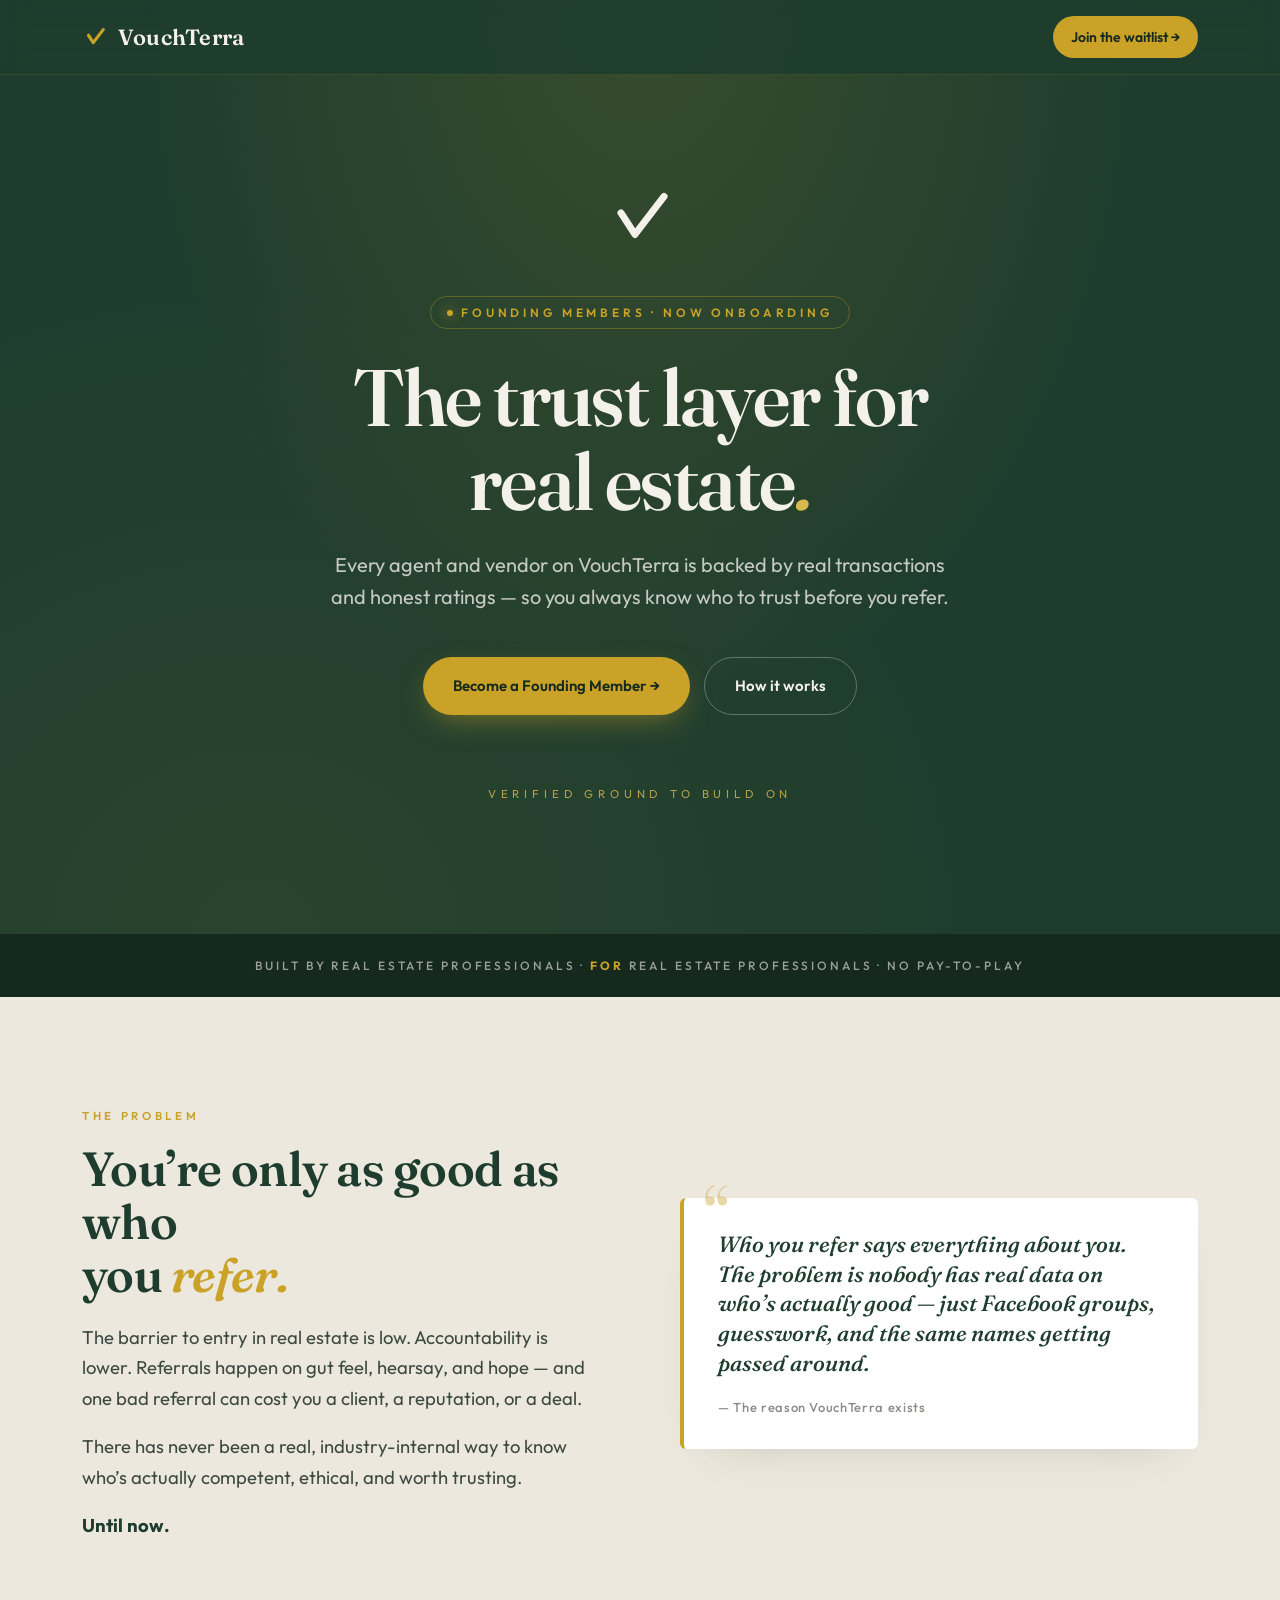
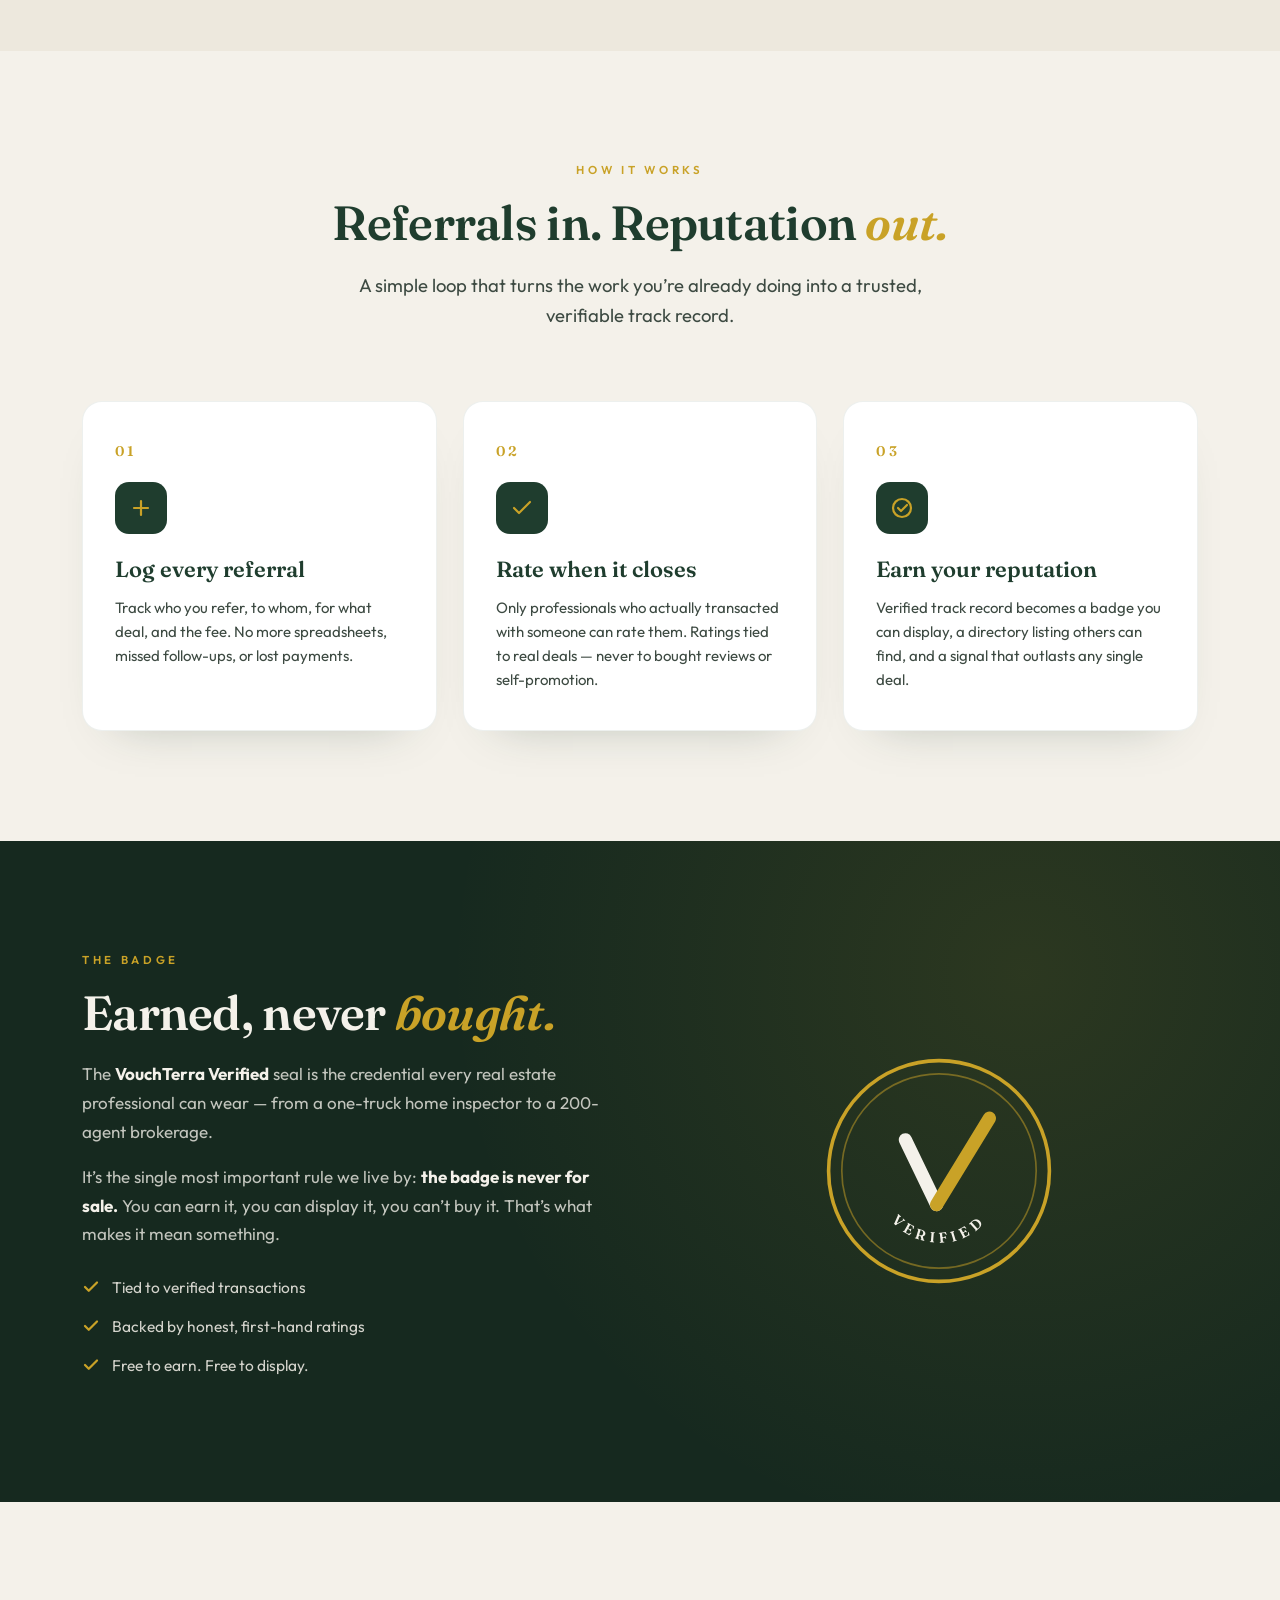
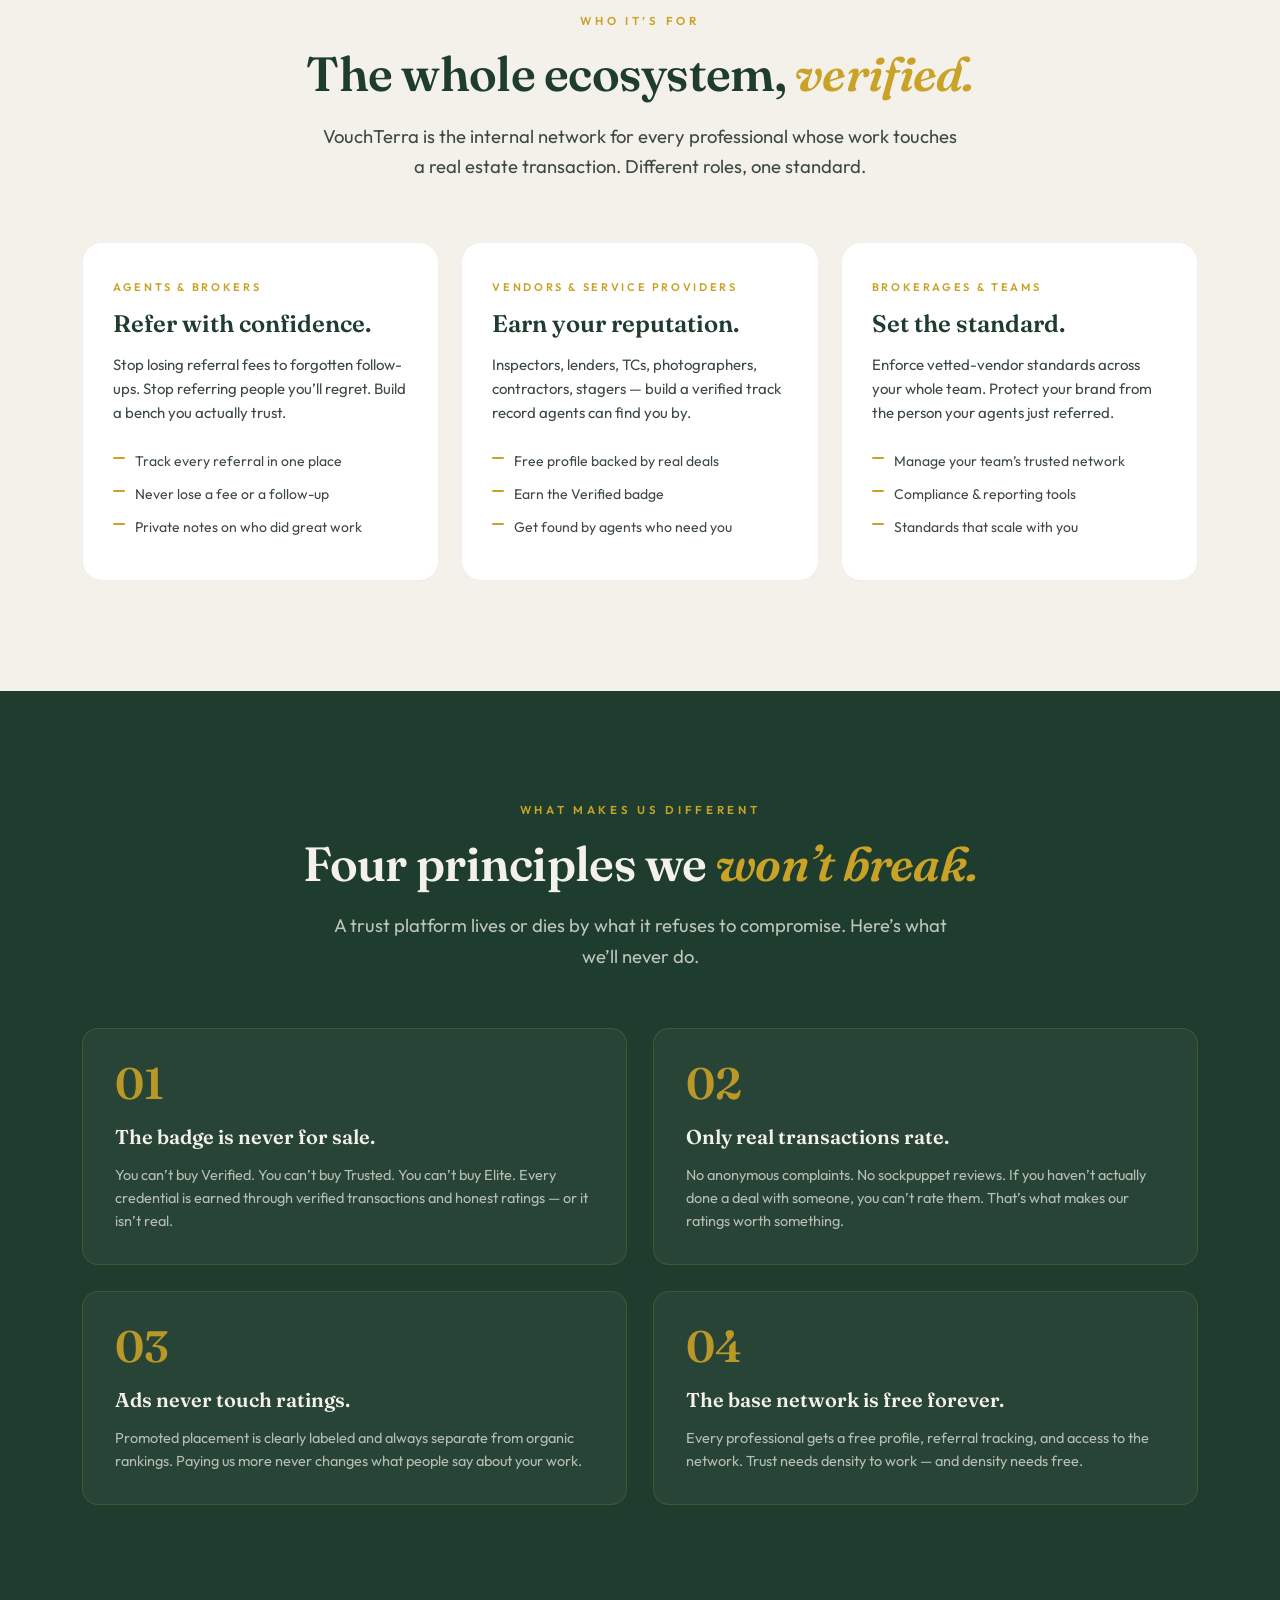
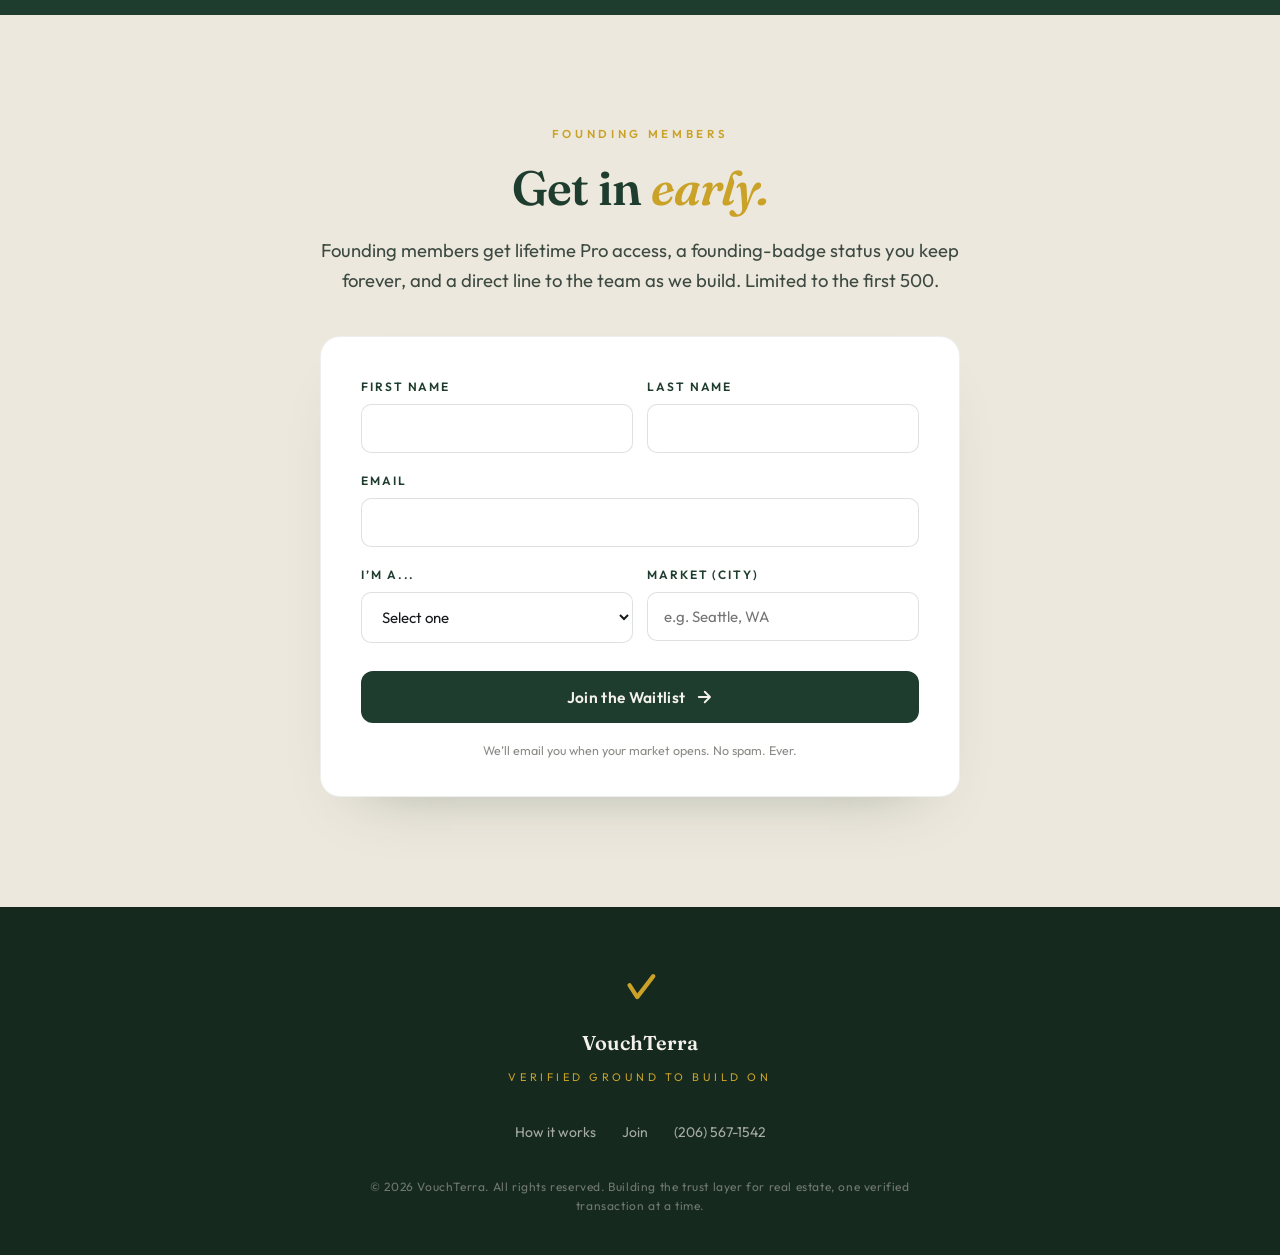
==== index (2).html @ 0caa5e8b "Add files via upload" ====
<!DOCTYPE html>
<html lang="en">
<head>
<meta charset="UTF-8">
<meta name="viewport" content="width=device-width, initial-scale=1.0">
<title>VouchTerra — Verified ground to build on</title>
<meta name="description" content="The trust layer for real estate. Every agent and vendor on VouchTerra is backed by real transactions and honest ratings — so you always know who to trust before you refer.">
<meta property="og:title" content="VouchTerra — Verified ground to build on">
<meta property="og:description" content="The trust layer for real estate. Verified professionals, honest ratings, no pay-to-play.">
<meta property="og:type" content="website">
<link rel="preconnect" href="https://fonts.googleapis.com">
<link rel="preconnect" href="https://fonts.gstatic.com" crossorigin>
<link href="https://fonts.googleapis.com/css2?family=Fraunces:opsz,wght@9..144,500;9..144,600;9..144,700&family=Outfit:wght@300;400;500;600;700&display=swap" rel="stylesheet">
<link rel="icon" type="image/svg+xml" href="data:image/svg+xml,%3Csvg xmlns='http://www.w3.org/2000/svg' viewBox='0 0 120 120'%3E%3Crect width='120' height='120' rx='24' fill='%231F3D2E'/%3E%3Cpath d='M30 52 L52 86 L98 26' stroke='%23C9A227' stroke-width='15' stroke-linecap='round' stroke-linejoin='round' fill='none'/%3E%3C/svg%3E">
<style>
  :root{
    --pine:#1F3D2E; --pine-deep:#16291F; --pine-mid:#274a38;
    --gold:#C9A227; --gold-soft:#D9B94E; --gold-dim:#8a6f12;
    --bone:#F4F1EA; --bone-warm:#EDE8DD;
    --stone:#8A8D87; --stone-light:#B8B8B0;
    --ink:#16191C; --ink-soft:#3d4a42;
  }
  *{margin:0;padding:0;box-sizing:border-box}
  html{scroll-behavior:smooth;}
  body{
    font-family:'Outfit',sans-serif;
    background:var(--bone);
    color:var(--ink);
    line-height:1.6;
    -webkit-font-smoothing:antialiased;
    overflow-x:hidden;
  }
  .serif{font-family:'Fraunces',serif;}
  .wrap{max-width:1180px;margin:0 auto;padding:0 32px;}
  @media(max-width:640px){.wrap{padding:0 22px;}}

  /* ============ NAV ============ */
  nav{
    position:fixed;top:0;left:0;right:0;z-index:100;
    background:rgba(31,61,46,.92);
    backdrop-filter:blur(12px);
    -webkit-backdrop-filter:blur(12px);
    border-bottom:1px solid rgba(201,162,39,.15);
  }
  .nav-inner{display:flex;align-items:center;justify-content:space-between;padding:16px 32px;max-width:1180px;margin:0 auto;}
  @media(max-width:640px){.nav-inner{padding:14px 22px;}}
  .brand{display:flex;align-items:center;gap:10px;text-decoration:none;}
  .brand-mark{display:flex;align-items:center;justify-content:center;}
  .brand-text{font-family:'Fraunces',serif;font-weight:600;font-size:22px;color:var(--bone);letter-spacing:.01em;}
  .brand-text .cap{color:var(--bone);}
  .nav-cta{
    display:inline-flex;align-items:center;gap:8px;
    background:var(--gold);color:var(--pine-deep);
    padding:10px 18px;border-radius:30px;
    font-weight:600;font-size:14px;text-decoration:none;
    transition:transform .15s,background .15s;
  }
  .nav-cta:hover{background:var(--gold-soft);transform:translateY(-1px);}

  /* ============ HERO ============ */
  .hero{
    background:var(--pine);color:var(--bone);
    padding:180px 32px 130px;position:relative;overflow:hidden;text-align:center;
  }
  .hero::before{
    content:"";position:absolute;inset:0;
    background:
      radial-gradient(ellipse at 50% 0%, rgba(201,162,39,.15), transparent 55%),
      radial-gradient(ellipse at 20% 100%, rgba(201,162,39,.06), transparent 50%);
    pointer-events:none;
  }
  .hero-inner{position:relative;z-index:1;max-width:900px;margin:0 auto;}
  .eyebrow{
    display:inline-flex;align-items:center;gap:8px;
    text-transform:uppercase;letter-spacing:.32em;font-size:12px;
    color:var(--gold);font-weight:600;margin-bottom:26px;
    padding:6px 16px;border:1px solid rgba(201,162,39,.35);border-radius:30px;
  }
  .eyebrow-dot{width:6px;height:6px;background:var(--gold);border-radius:50%;box-shadow:0 0 12px var(--gold);}
  h1.hero-title{
    font-family:'Fraunces',serif;
    font-weight:600;
    font-size:clamp(40px,7vw,80px);
    line-height:1.05;
    letter-spacing:-.02em;
    margin-bottom:26px;
  }
  h1.hero-title .accent{color:var(--gold-soft);font-style:italic;}
  .hero-sub{
    font-size:clamp(16px,2.2vw,20px);
    color:rgba(244,241,234,.78);
    max-width:640px;margin:0 auto 44px;
    line-height:1.6;
  }
  .cta-row{display:flex;gap:14px;justify-content:center;flex-wrap:wrap;margin-bottom:70px;}
  .btn{
    display:inline-flex;align-items:center;gap:10px;
    padding:16px 30px;border-radius:32px;
    font-weight:600;font-size:15px;text-decoration:none;
    transition:transform .15s, background .15s, box-shadow .15s;
    border:none;cursor:pointer;font-family:inherit;
  }
  .btn-primary{background:var(--gold);color:var(--pine-deep);box-shadow:0 10px 30px -10px rgba(201,162,39,.6);}
  .btn-primary:hover{background:var(--gold-soft);transform:translateY(-2px);box-shadow:0 14px 32px -10px rgba(201,162,39,.7);}
  .btn-ghost{background:transparent;color:var(--bone);border:1px solid rgba(244,241,234,.3);}
  .btn-ghost:hover{background:rgba(244,241,234,.08);border-color:rgba(244,241,234,.5);}

  /* hero mark */
  .hero-mark-large{margin:0 auto 40px;display:flex;justify-content:center;}
  .hero-tagline{
    font-size:11.5px;letter-spacing:.42em;text-transform:uppercase;
    color:var(--gold-soft);opacity:.8;
    margin-top:26px;
  }

  /* ============ SOCIAL PROOF BAR ============ */
  .proof-bar{
    background:var(--pine-deep);color:rgba(244,241,234,.6);
    padding:22px 32px;text-align:center;
    font-size:12px;letter-spacing:.24em;text-transform:uppercase;font-weight:500;
  }
  .proof-bar strong{color:var(--gold);letter-spacing:.24em;}

  /* ============ SECTIONS ============ */
  section{padding:110px 0;}
  @media(max-width:640px){section{padding:80px 0;}}
  .section-eyebrow{
    text-transform:uppercase;letter-spacing:.32em;font-size:11.5px;
    color:var(--gold);font-weight:600;margin-bottom:18px;
  }
  h2{
    font-family:'Fraunces',serif;font-weight:600;
    font-size:clamp(30px,4.8vw,48px);
    color:var(--pine);line-height:1.1;letter-spacing:-.015em;
    margin-bottom:20px;
  }
  h2 .accent{color:var(--gold);font-style:italic;}
  .lead{
    color:var(--ink-soft);font-size:clamp(16px,1.8vw,18.5px);
    max-width:640px;line-height:1.65;
  }

  /* ============ PROBLEM SECTION ============ */
  .problem{background:var(--bone-warm);}
  .problem-inner{display:grid;grid-template-columns:1fr 1fr;gap:80px;align-items:center;}
  @media(max-width:900px){.problem-inner{grid-template-columns:1fr;gap:50px;}}
  .problem-quote{
    background:#fff;border-left:4px solid var(--gold);
    padding:32px 34px;border-radius:6px;
    box-shadow:0 22px 44px -32px rgba(31,61,46,.25);
    position:relative;
  }
  .problem-quote::before{
    content:"“";position:absolute;top:-20px;left:20px;
    font-family:'Fraunces',serif;font-size:80px;color:var(--gold);opacity:.4;line-height:1;
  }
  .problem-quote p{font-family:'Fraunces',serif;font-size:22px;color:var(--pine);line-height:1.35;font-style:italic;font-weight:500;}
  .problem-quote .attr{margin-top:18px;font-size:13px;color:var(--stone);letter-spacing:.05em;font-style:normal;font-family:'Outfit',sans-serif;font-weight:500;}

  /* ============ HOW IT WORKS ============ */
  .how{background:var(--bone);}
  .how-header{text-align:center;max-width:700px;margin:0 auto 70px;}
  .how-header .lead{margin:0 auto;}
  .steps{display:grid;grid-template-columns:repeat(3,1fr);gap:26px;}
  @media(max-width:820px){.steps{grid-template-columns:1fr;}}
  .step{
    background:#fff;border-radius:20px;padding:38px 32px;
    border:1px solid rgba(31,61,46,.08);
    box-shadow:0 24px 48px -36px rgba(31,61,46,.35);
    transition:transform .2s;
  }
  .step:hover{transform:translateY(-4px);}
  .step-num{
    font-family:'Fraunces',serif;font-size:14px;font-weight:600;
    color:var(--gold);letter-spacing:.24em;margin-bottom:20px;
  }
  .step-icon{width:52px;height:52px;background:var(--pine);border-radius:14px;display:flex;align-items:center;justify-content:center;margin-bottom:22px;}
  .step h3{font-family:'Fraunces',serif;font-size:22px;color:var(--pine);font-weight:600;margin-bottom:12px;line-height:1.25;}
  .step p{font-size:15px;color:var(--ink-soft);line-height:1.6;}

  /* ============ VERIFIED BADGE SECTION ============ */
  .verified{background:var(--pine-deep);color:var(--bone);position:relative;overflow:hidden;}
  .verified::before{
    content:"";position:absolute;inset:0;
    background:radial-gradient(circle at 80% 20%, rgba(201,162,39,.12), transparent 50%);
    pointer-events:none;
  }
  .verified-inner{display:grid;grid-template-columns:1fr 1fr;gap:80px;align-items:center;position:relative;z-index:1;}
  @media(max-width:900px){.verified-inner{grid-template-columns:1fr;gap:50px;text-align:center;}.verified-inner .seal-wrap{order:-1;}}
  .verified h2{color:var(--bone);}
  .verified h2 .accent{color:var(--gold);}
  .verified .section-eyebrow{color:var(--gold);}
  .verified p{color:rgba(244,241,234,.78);font-size:17px;line-height:1.7;margin-bottom:16px;}
  .verified p strong{color:var(--bone);}
  .verified-features{list-style:none;margin-top:26px;}
  .verified-features li{display:flex;align-items:flex-start;gap:12px;margin-bottom:14px;color:rgba(244,241,234,.85);font-size:15.5px;}
  .verified-features li svg{flex-shrink:0;margin-top:3px;}
  .seal-wrap{display:flex;justify-content:center;}

  /* ============ FOR WHOM ============ */
  .for-whom{background:var(--bone);}
  .who-grid{display:grid;grid-template-columns:repeat(3,1fr);gap:22px;margin-top:60px;}
  @media(max-width:900px){.who-grid{grid-template-columns:1fr;}}
  .who{
    background:#fff;border-radius:20px;padding:36px 30px;
    border:1px solid rgba(31,61,46,.08);position:relative;overflow:hidden;
    transition:transform .2s, box-shadow .2s;
  }
  .who:hover{transform:translateY(-3px);box-shadow:0 30px 50px -30px rgba(31,61,46,.3);}
  .who-tag{font-size:11px;letter-spacing:.24em;text-transform:uppercase;color:var(--gold);font-weight:600;margin-bottom:14px;}
  .who h3{font-family:'Fraunces',serif;font-size:24px;color:var(--pine);font-weight:600;margin-bottom:14px;line-height:1.2;}
  .who p{color:var(--ink-soft);font-size:15px;line-height:1.6;margin-bottom:20px;}
  .who ul{list-style:none;}
  .who ul li{font-size:14px;color:var(--ink-soft);padding:6px 0;padding-left:22px;position:relative;line-height:1.5;}
  .who ul li::before{
    content:"";position:absolute;left:0;top:12px;
    width:12px;height:2px;background:var(--gold);border-radius:2px;
  }

  /* ============ PRINCIPLES ============ */
  .principles{background:var(--pine);color:var(--bone);}
  .principles h2{color:var(--bone);}
  .principles h2 .accent{color:var(--gold);}
  .principles .section-eyebrow{color:var(--gold);}
  .principles .lead{color:rgba(244,241,234,.75);}
  .principle-grid{display:grid;grid-template-columns:repeat(2,1fr);gap:26px;margin-top:56px;}
  @media(max-width:820px){.principle-grid{grid-template-columns:1fr;}}
  .principle{
    background:rgba(244,241,234,.04);border:1px solid rgba(201,162,39,.18);
    border-radius:16px;padding:32px;
    transition:border-color .2s;
  }
  .principle:hover{border-color:rgba(201,162,39,.4);}
  .principle-num{font-family:'Fraunces',serif;font-size:44px;color:var(--gold);font-weight:600;line-height:1;margin-bottom:16px;opacity:.9;}
  .principle h3{font-family:'Fraunces',serif;font-size:20px;color:var(--bone);margin-bottom:10px;font-weight:600;}
  .principle p{color:rgba(244,241,234,.7);font-size:14.5px;line-height:1.6;}

  /* ============ WAITLIST ============ */
  .waitlist{background:var(--bone-warm);text-align:center;}
  .waitlist-inner{max-width:640px;margin:0 auto;}
  .waitlist .lead{margin:0 auto 40px;}
  .form-card{
    background:#fff;padding:40px 40px 36px;border-radius:20px;
    box-shadow:0 30px 60px -40px rgba(31,61,46,.35);
    border:1px solid rgba(31,61,46,.08);
  }
  @media(max-width:640px){.form-card{padding:32px 24px 28px;}}
  .field{display:flex;flex-direction:column;text-align:left;margin-bottom:18px;}
  .field label{font-size:12px;letter-spacing:.16em;text-transform:uppercase;color:var(--pine);font-weight:600;margin-bottom:8px;}
  .field input, .field select{
    padding:14px 16px;border:1.5px solid rgba(31,61,46,.15);border-radius:10px;
    font-family:inherit;font-size:15px;color:var(--ink);background:#fff;
    transition:border-color .15s;
  }
  .field input:focus, .field select:focus{outline:none;border-color:var(--gold);}
  .field-row{display:grid;grid-template-columns:1fr 1fr;gap:14px;}
  @media(max-width:520px){.field-row{grid-template-columns:1fr;}}
  .submit-btn{
    width:100%;background:var(--pine);color:var(--bone);
    padding:16px 24px;border:none;border-radius:12px;
    font-family:inherit;font-weight:600;font-size:15.5px;letter-spacing:.02em;
    cursor:pointer;transition:background .15s,transform .15s;
    display:inline-flex;align-items:center;justify-content:center;gap:10px;
    margin-top:10px;
  }
  .submit-btn:hover{background:var(--pine-deep);transform:translateY(-1px);}
  .fine-print{font-size:12.5px;color:var(--stone);margin-top:18px;line-height:1.5;}
  .success-msg{
    display:none;padding:24px;background:rgba(201,162,39,.1);
    border:1px solid var(--gold);border-radius:12px;color:var(--pine);
    font-size:15px;line-height:1.5;
  }
  .success-msg strong{color:var(--gold-dim);}

  /* ============ FOOTER ============ */
  footer{background:var(--pine-deep);color:rgba(244,241,234,.6);padding:60px 32px 40px;text-align:center;}
  .footer-mark{margin-bottom:18px;display:flex;justify-content:center;}
  .footer-brand{font-family:'Fraunces',serif;font-weight:600;font-size:20px;color:var(--bone);margin-bottom:10px;}
  .footer-tag{font-size:11px;letter-spacing:.32em;text-transform:uppercase;color:var(--gold);margin-bottom:34px;}
  .footer-links{display:flex;gap:26px;justify-content:center;flex-wrap:wrap;margin-bottom:34px;font-size:14px;}
  .footer-links a{color:rgba(244,241,234,.65);text-decoration:none;transition:color .15s;}
  .footer-links a:hover{color:var(--gold);}
  .footer-fine{font-size:12px;color:rgba(244,241,234,.4);letter-spacing:.05em;max-width:560px;margin:0 auto;line-height:1.6;}

  /* mobile nav simplification */
  @media(max-width:520px){.nav-cta{padding:8px 14px;font-size:13px;}.brand-text{font-size:19px;}}
</style>
</head>
<body>

  <!-- ============ NAV ============ -->
  <nav>
    <div class="nav-inner">
      <a href="#" class="brand">
        <span class="brand-mark">
          <svg width="26" height="26" viewBox="0 0 120 120" fill="none"><path d="M30 52 L52 86 L98 26" stroke="#C9A227" stroke-width="15" stroke-linecap="round" stroke-linejoin="round"/></svg>
        </span>
        <span class="brand-text">Vouch<span class="cap">T</span>erra</span>
      </a>
      <a href="#waitlist" class="nav-cta">Join the waitlist →</a>
    </div>
  </nav>

  <!-- ============ HERO ============ -->
  <div class="hero">
    <div class="hero-inner">
      <div class="hero-mark-large">
        <svg width="76" height="76" viewBox="0 0 120 120" fill="none">
          <path d="M30 52 L52 86 L98 26" stroke="#F4F1EA" stroke-width="11" stroke-linecap="round" stroke-linejoin="round"/>
        </svg>
      </div>
      <div class="eyebrow"><span class="eyebrow-dot"></span> Founding Members · Now Onboarding</div>
      <h1 class="hero-title">The trust layer for<br>real estate<span class="accent">.</span></h1>
      <p class="hero-sub">Every agent and vendor on VouchTerra is backed by real transactions and honest ratings — so you always know who to trust before you refer.</p>
      <div class="cta-row">
        <a href="#waitlist" class="btn btn-primary">Become a Founding Member →</a>
        <a href="#how" class="btn btn-ghost">How it works</a>
      </div>
      <div class="hero-tagline">Verified ground to build on</div>
    </div>
  </div>

  <!-- ============ PROOF BAR ============ -->
  <div class="proof-bar">
    Built by real estate professionals · <strong>For</strong> real estate professionals · No pay-to-play
  </div>

  <!-- ============ PROBLEM ============ -->
  <section class="problem">
    <div class="wrap">
      <div class="problem-inner">
        <div>
          <div class="section-eyebrow">The Problem</div>
          <h2>You&#8217;re only as good as who<br>you <span class="accent">refer.</span></h2>
          <p class="lead">The barrier to entry in real estate is low. Accountability is lower. Referrals happen on gut feel, hearsay, and hope — and one bad referral can cost you a client, a reputation, or a deal.</p>
          <p class="lead" style="margin-top:18px;">There has never been a real, industry-internal way to know who&#8217;s actually competent, ethical, and worth trusting.</p>
          <p class="lead" style="margin-top:18px;"><strong style="color:var(--pine);">Until now.</strong></p>
        </div>
        <div>
          <div class="problem-quote">
            <p>Who you refer says everything about you. The problem is nobody has real data on who&#8217;s actually good — just Facebook groups, guesswork, and the same names getting passed around.</p>
            <div class="attr">— The reason VouchTerra exists</div>
          </div>
        </div>
      </div>
    </div>
  </section>

  <!-- ============ HOW IT WORKS ============ -->
  <section class="how" id="how">
    <div class="wrap">
      <div class="how-header">
        <div class="section-eyebrow">How It Works</div>
        <h2>Referrals in. Reputation <span class="accent">out.</span></h2>
        <p class="lead">A simple loop that turns the work you&#8217;re already doing into a trusted, verifiable track record.</p>
      </div>

      <div class="steps">
        <div class="step">
          <div class="step-num">01</div>
          <div class="step-icon">
            <svg width="24" height="24" viewBox="0 0 24 24" fill="none" stroke="#C9A227" stroke-width="2.2" stroke-linecap="round" stroke-linejoin="round"><path d="M12 5v14M5 12h14"/></svg>
          </div>
          <h3>Log every referral</h3>
          <p>Track who you refer, to whom, for what deal, and the fee. No more spreadsheets, missed follow-ups, or lost payments.</p>
        </div>
        <div class="step">
          <div class="step-num">02</div>
          <div class="step-icon">
            <svg width="24" height="24" viewBox="0 0 24 24" fill="none" stroke="#C9A227" stroke-width="2.2" stroke-linecap="round" stroke-linejoin="round"><path d="M20 6L9 17l-5-5"/></svg>
          </div>
          <h3>Rate when it closes</h3>
          <p>Only professionals who actually transacted with someone can rate them. Ratings tied to real deals — never to bought reviews or self-promotion.</p>
        </div>
        <div class="step">
          <div class="step-num">03</div>
          <div class="step-icon">
            <svg width="24" height="24" viewBox="0 0 24 24" fill="none" stroke="#C9A227" stroke-width="2.2" stroke-linecap="round" stroke-linejoin="round"><circle cx="12" cy="12" r="9"/><path d="M8 12l3 3 6-6"/></svg>
          </div>
          <h3>Earn your reputation</h3>
          <p>Verified track record becomes a badge you can display, a directory listing others can find, and a signal that outlasts any single deal.</p>
        </div>
      </div>
    </div>
  </section>

  <!-- ============ VERIFIED BADGE ============ -->
  <section class="verified">
    <div class="wrap">
      <div class="verified-inner">
        <div>
          <div class="section-eyebrow">The Badge</div>
          <h2>Earned, never <span class="accent">bought.</span></h2>
          <p>The <strong>VouchTerra Verified</strong> seal is the credential every real estate professional can wear — from a one-truck home inspector to a 200-agent brokerage.</p>
          <p>It&#8217;s the single most important rule we live by: <strong>the badge is never for sale.</strong> You can earn it, you can display it, you can&#8217;t buy it. That&#8217;s what makes it mean something.</p>
          <ul class="verified-features">
            <li><svg width="18" height="18" viewBox="0 0 24 24" fill="none" stroke="#C9A227" stroke-width="3" stroke-linecap="round" stroke-linejoin="round"><path d="M20 6L9 17l-5-5"/></svg>Tied to verified transactions</li>
            <li><svg width="18" height="18" viewBox="0 0 24 24" fill="none" stroke="#C9A227" stroke-width="3" stroke-linecap="round" stroke-linejoin="round"><path d="M20 6L9 17l-5-5"/></svg>Backed by honest, first-hand ratings</li>
            <li><svg width="18" height="18" viewBox="0 0 24 24" fill="none" stroke="#C9A227" stroke-width="3" stroke-linecap="round" stroke-linejoin="round"><path d="M20 6L9 17l-5-5"/></svg>Free to earn. Free to display.</li>
          </ul>
        </div>
        <div class="seal-wrap">
          <svg width="240" height="240" viewBox="0 0 200 200" fill="none">
            <circle cx="100" cy="100" r="92" stroke="#C9A227" stroke-width="3"/>
            <circle cx="100" cy="100" r="81" stroke="#C9A227" stroke-width="1.4" opacity="0.5"/>
            <path d="M72 74 L98 128" stroke="#F4F1EA" stroke-width="11" stroke-linecap="round"/>
            <path d="M98 128 L142 56" stroke="#C9A227" stroke-width="11" stroke-linecap="round"/>
            <path id="botArc" d="M48 108 A52 52 0 0 0 152 108" fill="none"/>
            <text fill="#F4F1EA" font-family="Fraunces, serif" font-size="12" letter-spacing="3.5" font-weight="600">
              <textPath href="#botArc" startOffset="50%" text-anchor="middle">VERIFIED</textPath>
            </text>
          </svg>
        </div>
      </div>
    </div>
  </section>

  <!-- ============ FOR WHOM ============ -->
  <section class="for-whom">
    <div class="wrap">
      <div style="text-align:center;max-width:700px;margin:0 auto;">
        <div class="section-eyebrow">Who It&#8217;s For</div>
        <h2>The whole ecosystem, <span class="accent">verified.</span></h2>
        <p class="lead" style="margin:0 auto;">VouchTerra is the internal network for every professional whose work touches a real estate transaction. Different roles, one standard.</p>
      </div>

      <div class="who-grid">
        <div class="who">
          <div class="who-tag">Agents &amp; Brokers</div>
          <h3>Refer with confidence.</h3>
          <p>Stop losing referral fees to forgotten follow-ups. Stop referring people you&#8217;ll regret. Build a bench you actually trust.</p>
          <ul>
            <li>Track every referral in one place</li>
            <li>Never lose a fee or a follow-up</li>
            <li>Private notes on who did great work</li>
          </ul>
        </div>
        <div class="who">
          <div class="who-tag">Vendors &amp; Service Providers</div>
          <h3>Earn your reputation.</h3>
          <p>Inspectors, lenders, TCs, photographers, contractors, stagers — build a verified track record agents can find you by.</p>
          <ul>
            <li>Free profile backed by real deals</li>
            <li>Earn the Verified badge</li>
            <li>Get found by agents who need you</li>
          </ul>
        </div>
        <div class="who">
          <div class="who-tag">Brokerages &amp; Teams</div>
          <h3>Set the standard.</h3>
          <p>Enforce vetted-vendor standards across your whole team. Protect your brand from the person your agents just referred.</p>
          <ul>
            <li>Manage your team&#8217;s trusted network</li>
            <li>Compliance &amp; reporting tools</li>
            <li>Standards that scale with you</li>
          </ul>
        </div>
      </div>
    </div>
  </section>

  <!-- ============ PRINCIPLES ============ -->
  <section class="principles">
    <div class="wrap">
      <div style="text-align:center;max-width:700px;margin:0 auto;">
        <div class="section-eyebrow">What Makes Us Different</div>
        <h2>Four principles we <span class="accent">won&#8217;t break.</span></h2>
        <p class="lead" style="margin:0 auto;">A trust platform lives or dies by what it refuses to compromise. Here&#8217;s what we&#8217;ll never do.</p>
      </div>

      <div class="principle-grid">
        <div class="principle">
          <div class="principle-num">01</div>
          <h3>The badge is never for sale.</h3>
          <p>You can&#8217;t buy Verified. You can&#8217;t buy Trusted. You can&#8217;t buy Elite. Every credential is earned through verified transactions and honest ratings — or it isn&#8217;t real.</p>
        </div>
        <div class="principle">
          <div class="principle-num">02</div>
          <h3>Only real transactions rate.</h3>
          <p>No anonymous complaints. No sockpuppet reviews. If you haven&#8217;t actually done a deal with someone, you can&#8217;t rate them. That&#8217;s what makes our ratings worth something.</p>
        </div>
        <div class="principle">
          <div class="principle-num">03</div>
          <h3>Ads never touch ratings.</h3>
          <p>Promoted placement is clearly labeled and always separate from organic rankings. Paying us more never changes what people say about your work.</p>
        </div>
        <div class="principle">
          <div class="principle-num">04</div>
          <h3>The base network is free forever.</h3>
          <p>Every professional gets a free profile, referral tracking, and access to the network. Trust needs density to work — and density needs free.</p>
        </div>
      </div>
    </div>
  </section>

  <!-- ============ WAITLIST ============ -->
  <section class="waitlist" id="waitlist">
    <div class="wrap">
      <div class="waitlist-inner">
        <div class="section-eyebrow">Founding Members</div>
        <h2>Get in <span class="accent">early.</span></h2>
        <p class="lead">Founding members get lifetime Pro access, a founding-badge status you keep forever, and a direct line to the team as we build. Limited to the first 500.</p>

        <div class="form-card">
          <!--
            ============================================
            REPLACE THIS FORM ACTION WITH YOUR FORMSPREE URL
            1. Go to formspree.io and sign up (free tier is fine)
            2. Create a new form, copy your endpoint URL
            3. Replace "YOUR_FORMSPREE_ID" below with your form ID
            ============================================
          -->
          <form id="waitlist-form" action="https://formspree.io/f/YOUR_FORMSPREE_ID" method="POST">
            <div class="field-row">
              <div class="field">
                <label for="fname">First Name</label>
                <input type="text" id="fname" name="First Name" required>
              </div>
              <div class="field">
                <label for="lname">Last Name</label>
                <input type="text" id="lname" name="Last Name" required>
              </div>
            </div>
            <div class="field">
              <label for="email">Email</label>
              <input type="email" id="email" name="Email" required>
            </div>
            <div class="field-row">
              <div class="field">
                <label for="role">I&#8217;m a...</label>
                <select id="role" name="Role" required>
                  <option value="">Select one</option>
                  <option>Real Estate Agent / Broker</option>
                  <option>Brokerage / Team Leader</option>
                  <option>Lender</option>
                  <option>Title / Escrow</option>
                  <option>Home Inspector</option>
                  <option>Transaction Coordinator</option>
                  <option>Photographer / Videographer</option>
                  <option>Contractor / Remodeler</option>
                  <option>Property Manager</option>
                  <option>Stager / Designer</option>
                  <option>Other Vendor</option>
                  <option>Consumer / Curious</option>
                </select>
              </div>
              <div class="field">
                <label for="market">Market (City)</label>
                <input type="text" id="market" name="Market" placeholder="e.g. Seattle, WA" required>
              </div>
            </div>
            <button type="submit" class="submit-btn">
              Join the Waitlist
              <svg width="18" height="18" viewBox="0 0 24 24" fill="none" stroke="currentColor" stroke-width="2.5" stroke-linecap="round" stroke-linejoin="round"><path d="M5 12h14M13 5l7 7-7 7"/></svg>
            </button>
            <p class="fine-print">We&#8217;ll email you when your market opens. No spam. Ever.</p>
          </form>

          <div class="success-msg" id="success-msg">
            <strong>You&#8217;re in.</strong><br>
            We&#8217;ll be in touch when VouchTerra opens in your market. Welcome to the founding class.
          </div>
        </div>
      </div>
    </div>
  </section>

  <!-- ============ FOOTER ============ -->
  <footer>
    <div class="footer-mark">
      <svg width="42" height="42" viewBox="0 0 120 120" fill="none">
        <path d="M30 52 L52 86 L98 26" stroke="#C9A227" stroke-width="12" stroke-linecap="round" stroke-linejoin="round"/>
      </svg>
    </div>
    <div class="footer-brand">VouchTerra</div>
    <div class="footer-tag">Verified ground to build on</div>
    <div class="footer-links">
      <a href="#how">How it works</a>
      <a href="#waitlist">Join</a>
      <a href="tel:+12065671542">(206) 567-1542</a>
    </div>
    <p class="footer-fine">© <span id="year"></span> VouchTerra. All rights reserved. Building the trust layer for real estate, one verified transaction at a time.</p>
  </footer>

  <script>
    // Auto-update year
    document.getElementById('year').textContent = new Date().getFullYear();

    // Handle form submission with AJAX to show success message without page reload
    const form = document.getElementById('waitlist-form');
    const successMsg = document.getElementById('success-msg');

    form.addEventListener('submit', async function(e) {
      e.preventDefault();
      const formData = new FormData(form);
      const action = form.getAttribute('action');

      // If Formspree endpoint hasn't been configured yet, just show success (for local preview)
      if (action.includes('YOUR_FORMSPREE_ID')) {
        form.style.display = 'none';
        successMsg.style.display = 'block';
        console.log('Form submitted (demo mode — configure Formspree to capture emails):', Object.fromEntries(formData));
        return;
      }

      try {
        const response = await fetch(action, {
          method: 'POST',
          body: formData,
          headers: { 'Accept': 'application/json' }
        });
        if (response.ok) {
          form.style.display = 'none';
          successMsg.style.display = 'block';
        } else {
          alert('Something went wrong. Please try again or call (206) 567-1542.');
        }
      } catch (err) {
        alert('Network error. Please try again or call (206) 567-1542.');
      }
    });
  </script>

</body>
</html>
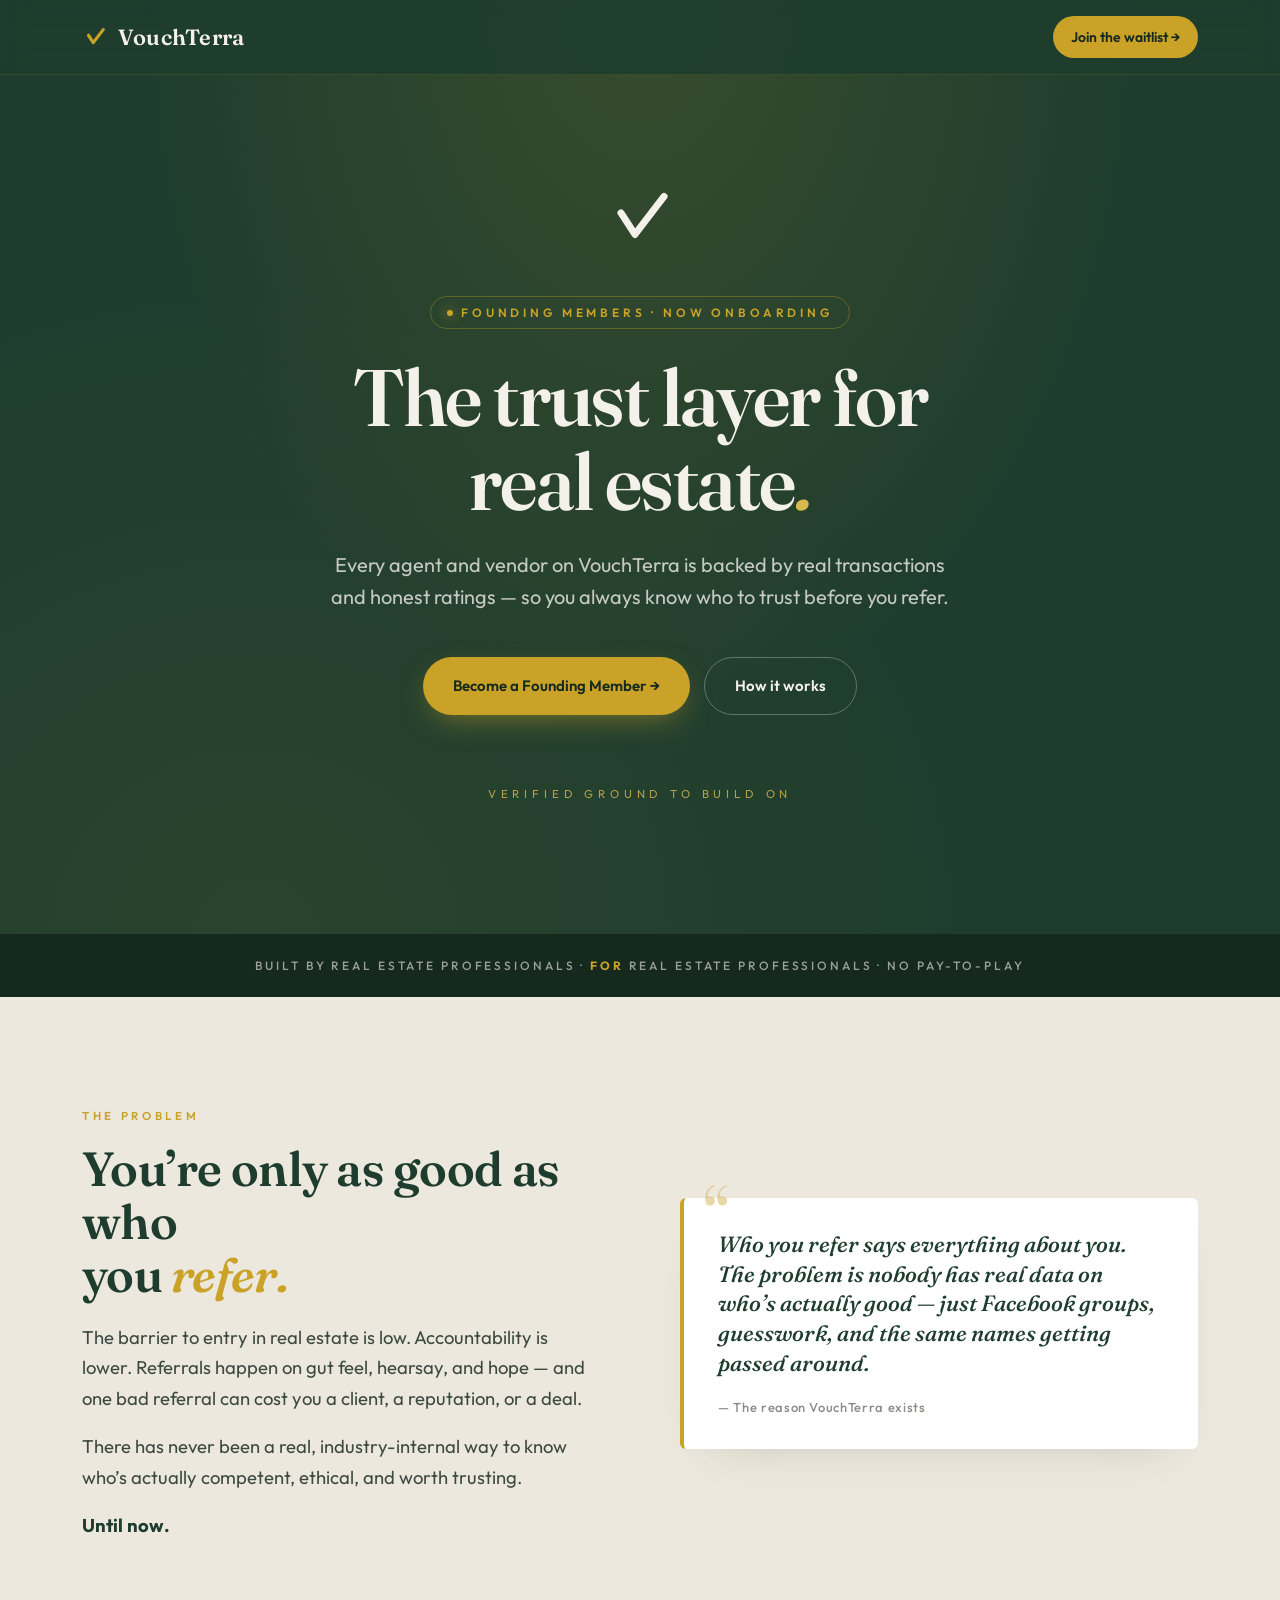
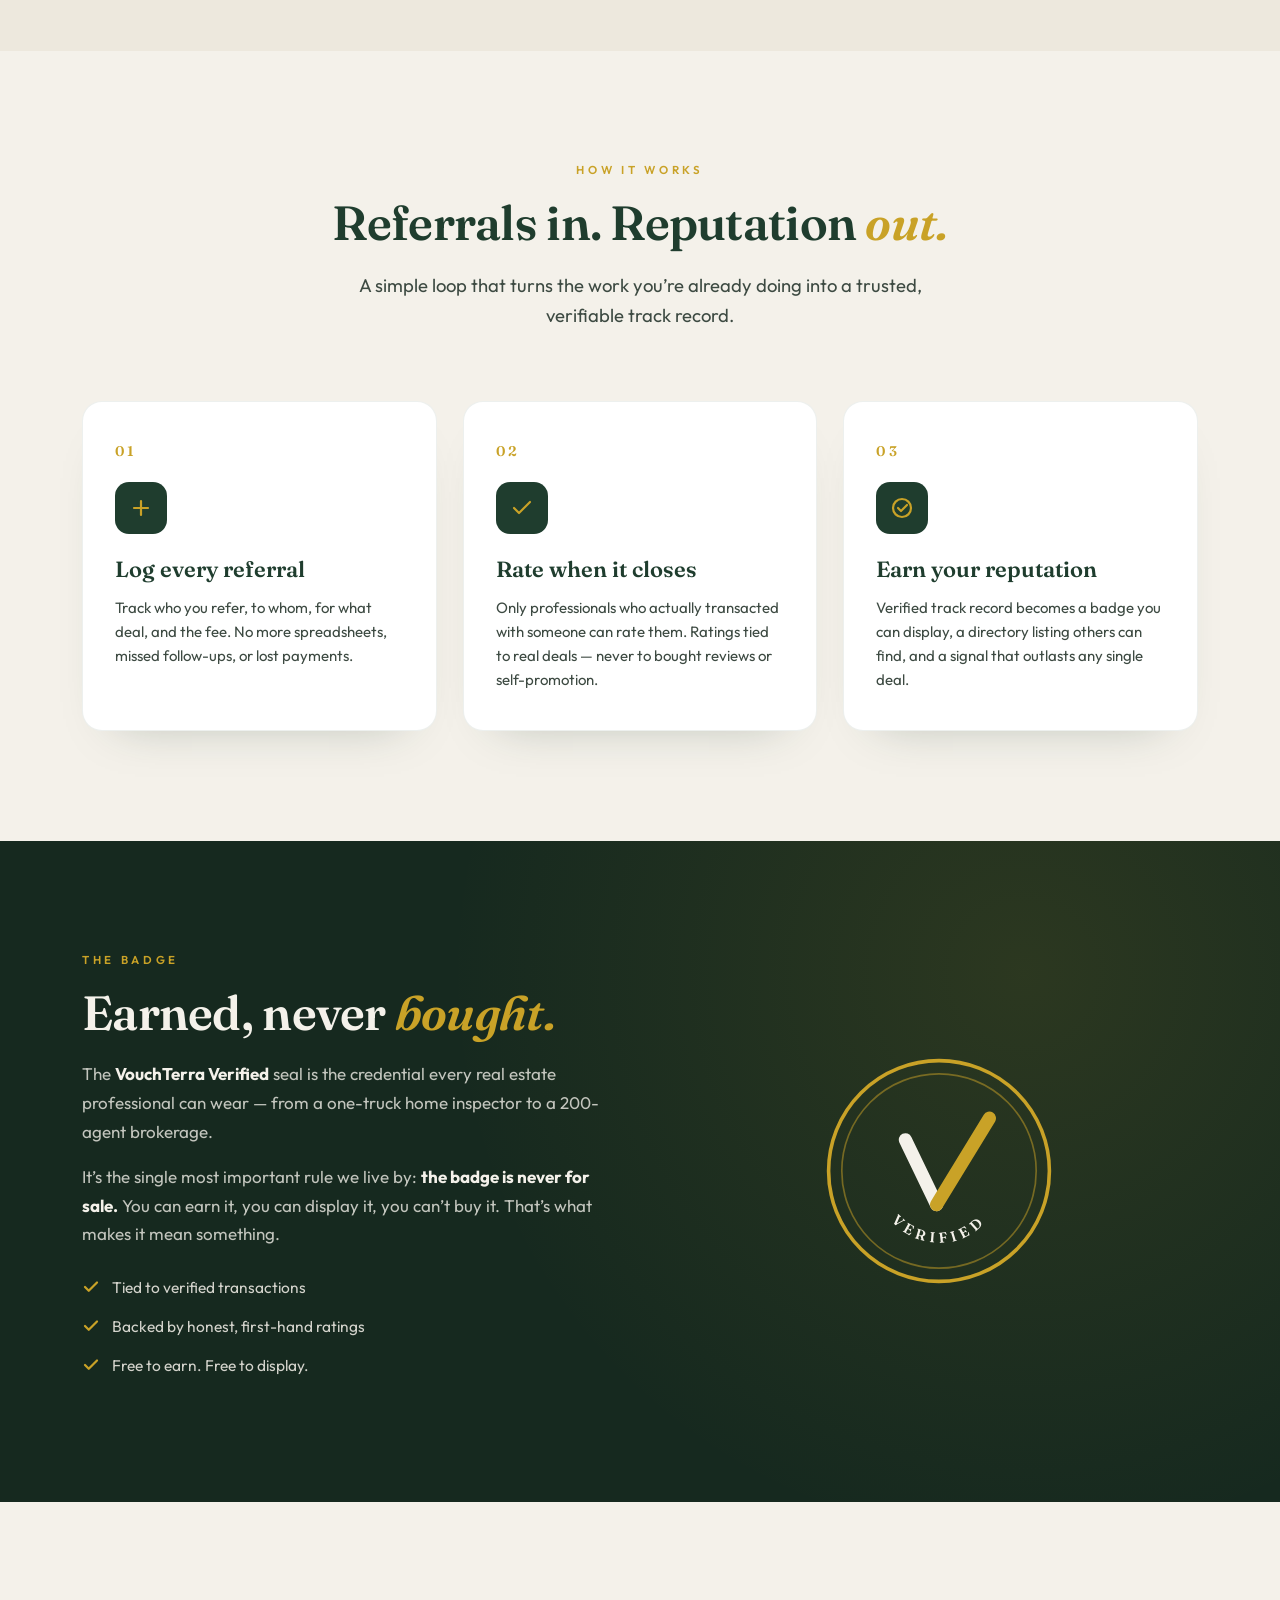
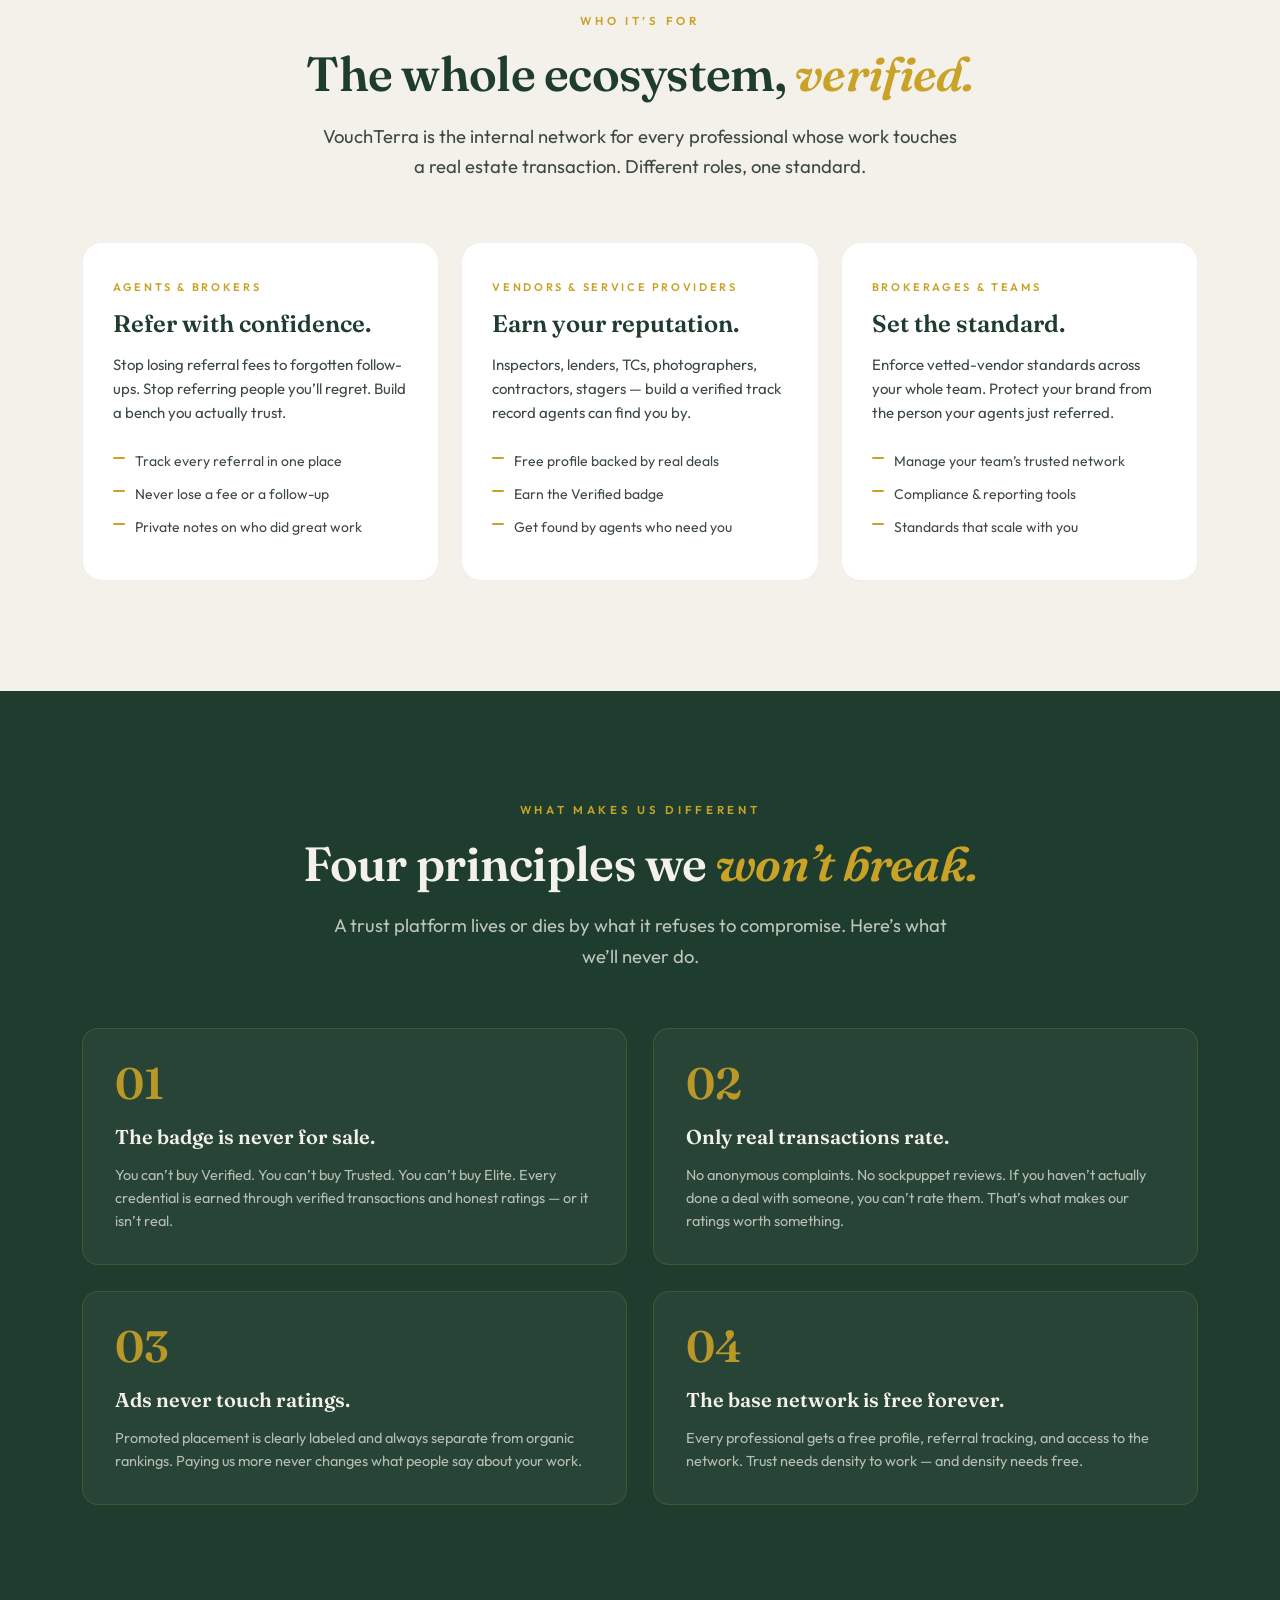
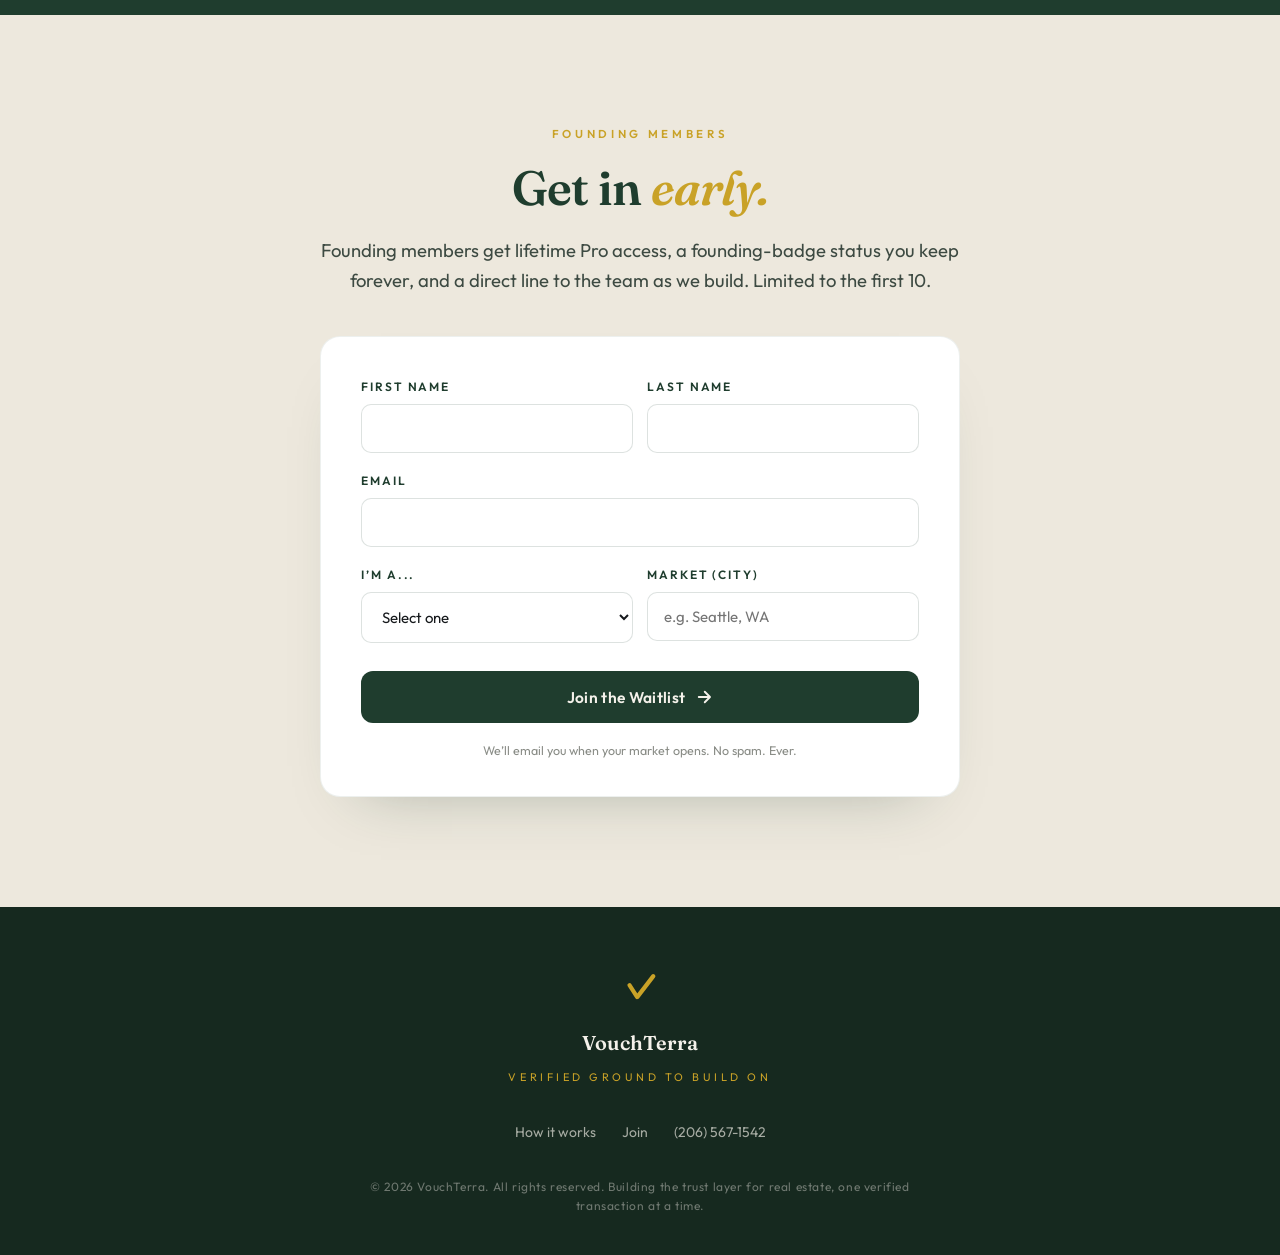
==== commit 6469b01a: "Update founding members limit and form action URL" ====
--- a/index (2).html
+++ b/index (2).html
@@ -499,7 +499,7 @@
       <div class="waitlist-inner">
         <div class="section-eyebrow">Founding Members</div>
         <h2>Get in <span class="accent">early.</span></h2>
-        <p class="lead">Founding members get lifetime Pro access, a founding-badge status you keep forever, and a direct line to the team as we build. Limited to the first 500.</p>
+        <p class="lead">Founding members get lifetime Pro access, a founding-badge status you keep forever, and a direct line to the team as we build. Limited to the first 10.</p>
 
         <div class="form-card">
           <!--
@@ -510,7 +510,7 @@
             3. Replace "YOUR_FORMSPREE_ID" below with your form ID
             ============================================
           -->
-          <form id="waitlist-form" action="https://formspree.io/f/YOUR_FORMSPREE_ID" method="POST">
+          <form id="waitlist-form" action="https://formspree.io/f/xeaqkllg" method="POST">
             <div class="field-row">
               <div class="field">
                 <label for="fname">First Name</label>
